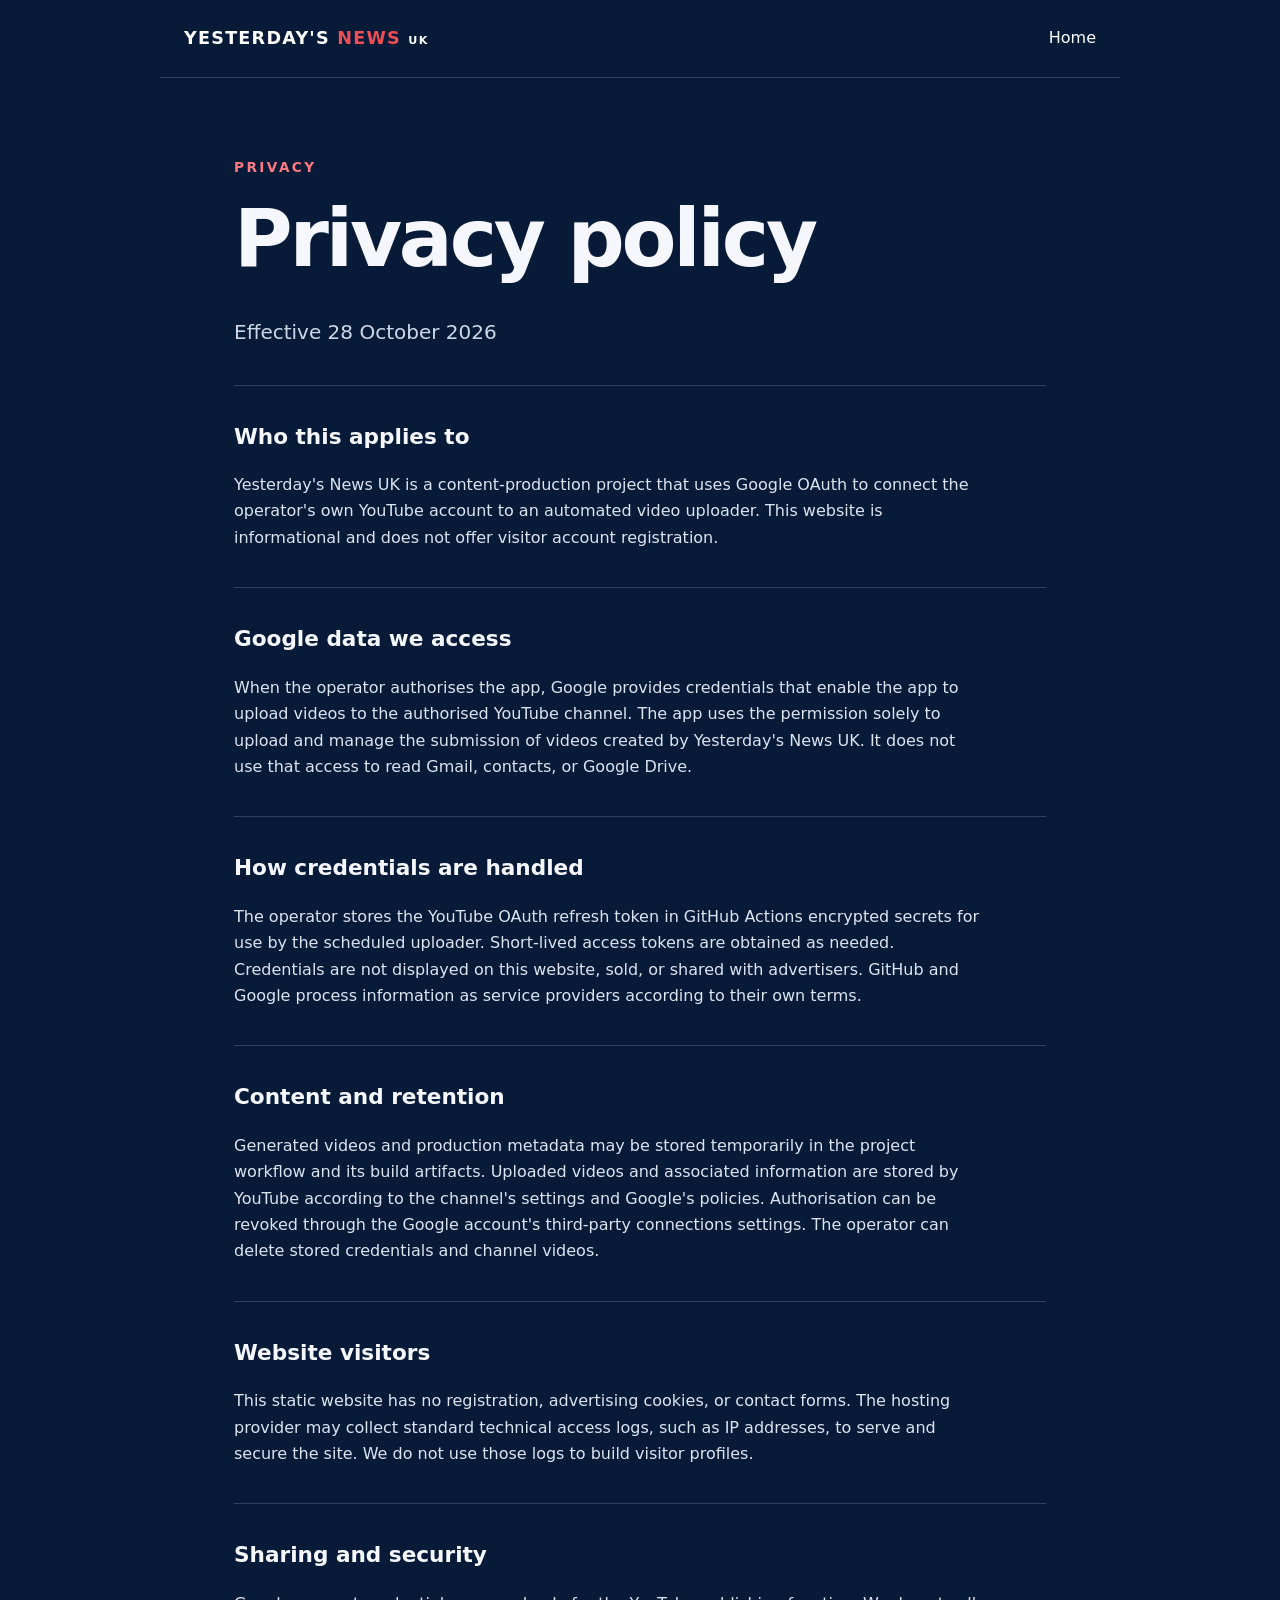
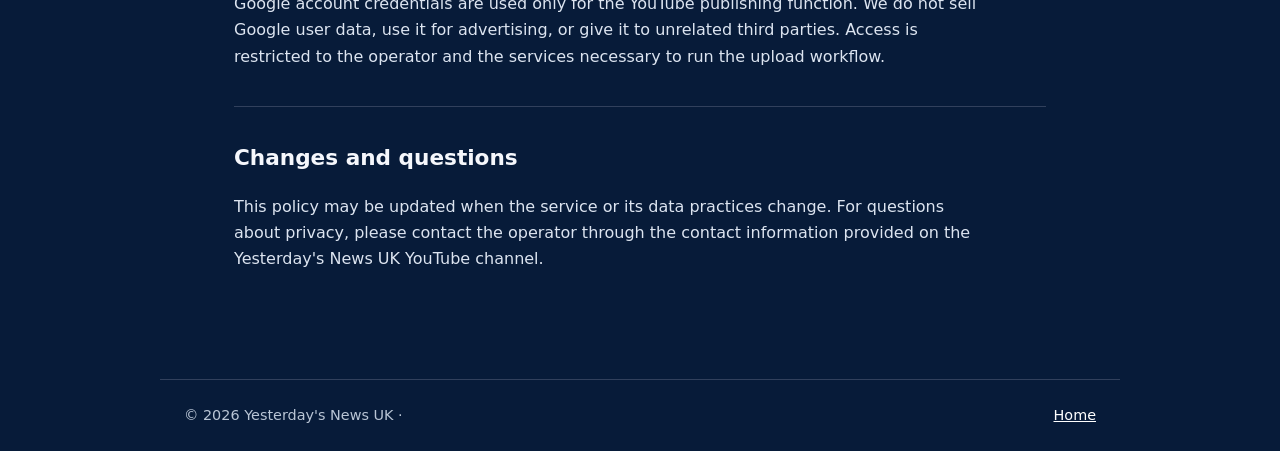
==== privacy.html @ 3f8b0fa3 "Add files via upload" ====
<!doctype html><html lang="en-GB"><head><meta charset="utf-8"><meta name="viewport" content="width=device-width,initial-scale=1"><title>Privacy Policy | Yesterday's News UK</title><link rel="stylesheet" href="styles.css"></head><body><header><a href="./" class="brand">YESTERDAY'S <span>NEWS</span> <small>UK</small></a><nav><a href="./">Home</a></nav></header><main><p class="eyebrow">Privacy</p><h1>Privacy policy</h1><p class="lead">Effective 28 October 2026</p><section><h2>Who this applies to</h2><p>Yesterday's News UK is a content-production project that uses Google OAuth to connect the operator's own YouTube account to an automated video uploader. This website is informational and does not offer visitor account registration.</p></section><section><h2>Google data we access</h2><p>When the operator authorises the app, Google provides credentials that enable the app to upload videos to the authorised YouTube channel. The app uses the permission solely to upload and manage the submission of videos created by Yesterday's News UK. It does not use that access to read Gmail, contacts, or Google Drive.</p></section><section><h2>How credentials are handled</h2><p>The operator stores the YouTube OAuth refresh token in GitHub Actions encrypted secrets for use by the scheduled uploader. Short-lived access tokens are obtained as needed. Credentials are not displayed on this website, sold, or shared with advertisers. GitHub and Google process information as service providers according to their own terms.</p></section><section><h2>Content and retention</h2><p>Generated videos and production metadata may be stored temporarily in the project workflow and its build artifacts. Uploaded videos and associated information are stored by YouTube according to the channel's settings and Google's policies. Authorisation can be revoked through the Google account's third-party connections settings. The operator can delete stored credentials and channel videos.</p></section><section><h2>Website visitors</h2><p>This static website has no registration, advertising cookies, or contact forms. The hosting provider may collect standard technical access logs, such as IP addresses, to serve and secure the site. We do not use those logs to build visitor profiles.</p></section><section><h2>Sharing and security</h2><p>Google account credentials are used only for the YouTube publishing function. We do not sell Google user data, use it for advertising, or give it to unrelated third parties. Access is restricted to the operator and the services necessary to run the upload workflow.</p></section><section><h2>Changes and questions</h2><p>This policy may be updated when the service or its data practices change. For questions about privacy, please contact the operator through the contact information provided on the Yesterday's News UK YouTube channel.</p></section></main><footer>© 2026 Yesterday's News UK · <a href="./">Home</a></footer></body></html>
---- styles.css ----
:root{color-scheme:dark;font-family:Inter,system-ui,-apple-system,Segoe UI,sans-serif}*{box-sizing:border-box}body{margin:0;background:#071b39;color:#f5f7fc;line-height:1.65}header,footer{max-width:960px;margin:auto;padding:24px;display:flex;justify-content:space-between;align-items:center;gap:24px}header{border-bottom:1px solid #31405c}footer{border-top:1px solid #31405c;color:#b9c5d5;font-size:.9rem;flex-wrap:wrap}a{color:#fff}header a{text-decoration:none}.brand{font-size:1.1rem;letter-spacing:.07em;font-weight:900}.brand span{color:#f04d55}.brand small{font-size:.7rem}main{max-width:860px;margin:0 auto;padding:64px 24px 90px}.eyebrow{text-transform:uppercase;letter-spacing:.18em;font-weight:800;color:#ff7980;font-size:.85rem}h1{font-size:clamp(2.4rem,7vw,5rem);line-height:1.12;letter-spacing:-.04em;margin:.2em 0 .4em}h1 em{font-style:normal;color:#ff6972}.lead{font-size:1.25rem;color:#cdd9e8;max-width:700px}section{border-top:1px solid #31405c;margin-top:36px;padding-top:15px}h2{font-size:1.35rem}p{max-width:750px;color:#dce4f0}@media(max-width:600px){header{align-items:flex-start;flex-direction:column;gap:8px}main{padding-top:42px}}
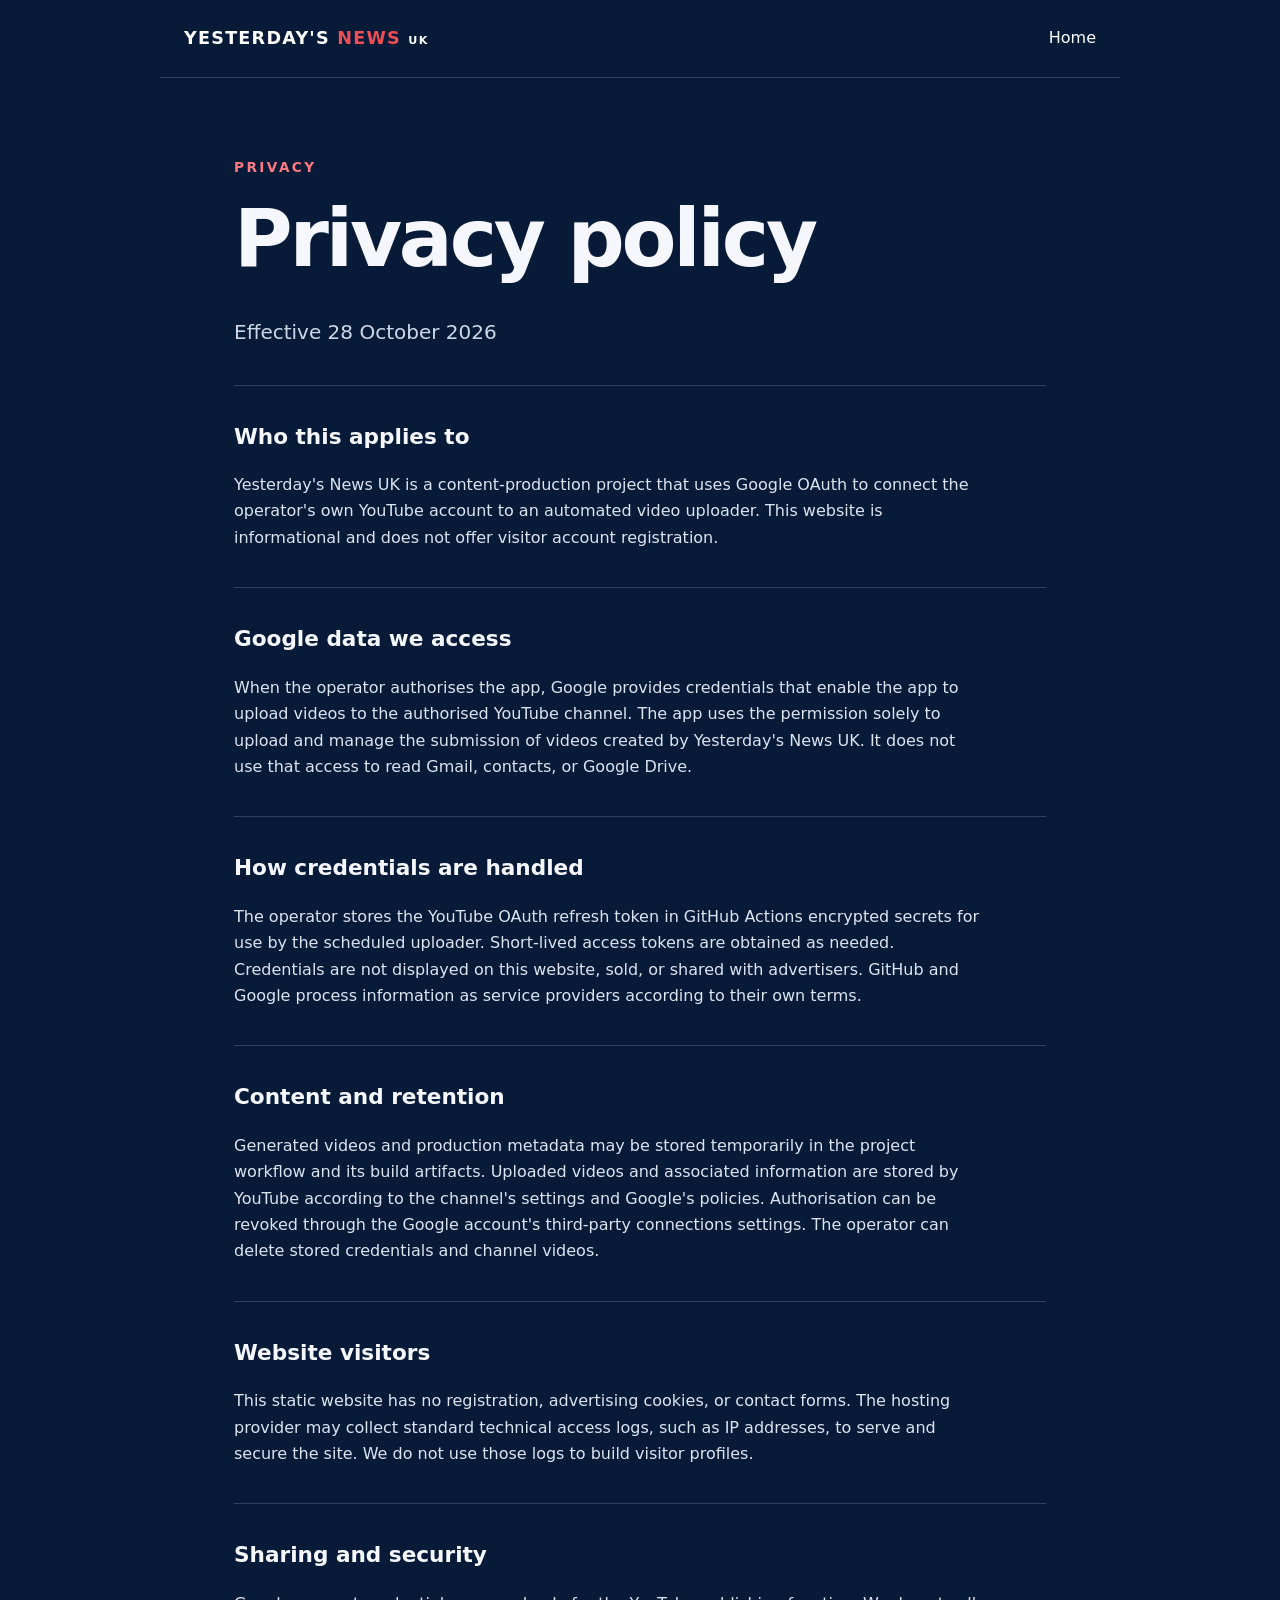
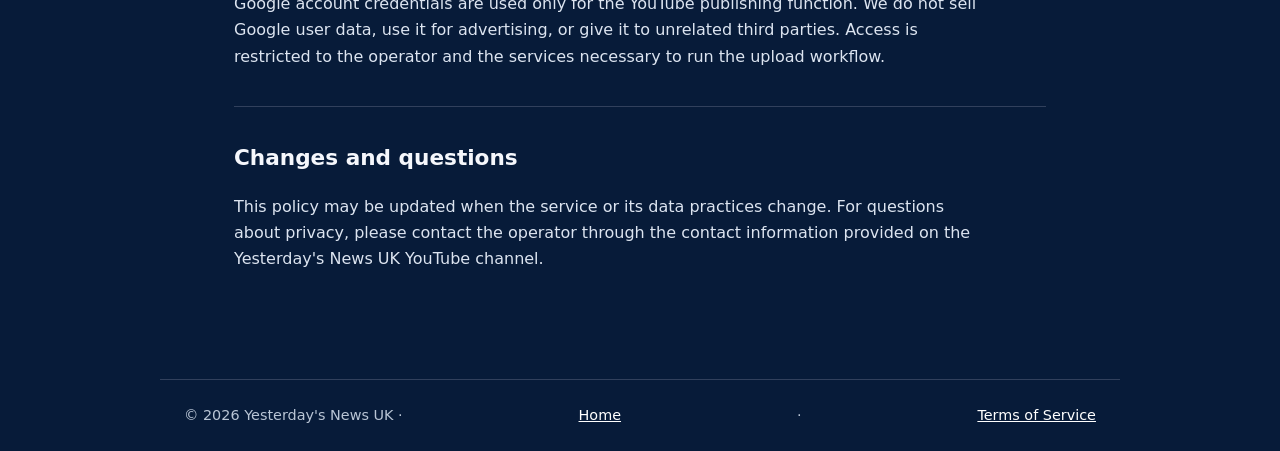
==== commit 8f79942a: "Link public Terms of Service from website" ====
--- a/privacy.html
+++ b/privacy.html
@@ -1 +1 @@
-<!doctype html><html lang="en-GB"><head><meta charset="utf-8"><meta name="viewport" content="width=device-width,initial-scale=1"><title>Privacy Policy | Yesterday's News UK</title><link rel="stylesheet" href="styles.css"></head><body><header><a href="./" class="brand">YESTERDAY'S <span>NEWS</span> <small>UK</small></a><nav><a href="./">Home</a></nav></header><main><p class="eyebrow">Privacy</p><h1>Privacy policy</h1><p class="lead">Effective 28 October 2026</p><section><h2>Who this applies to</h2><p>Yesterday's News UK is a content-production project that uses Google OAuth to connect the operator's own YouTube account to an automated video uploader. This website is informational and does not offer visitor account registration.</p></section><section><h2>Google data we access</h2><p>When the operator authorises the app, Google provides credentials that enable the app to upload videos to the authorised YouTube channel. The app uses the permission solely to upload and manage the submission of videos created by Yesterday's News UK. It does not use that access to read Gmail, contacts, or Google Drive.</p></section><section><h2>How credentials are handled</h2><p>The operator stores the YouTube OAuth refresh token in GitHub Actions encrypted secrets for use by the scheduled uploader. Short-lived access tokens are obtained as needed. Credentials are not displayed on this website, sold, or shared with advertisers. GitHub and Google process information as service providers according to their own terms.</p></section><section><h2>Content and retention</h2><p>Generated videos and production metadata may be stored temporarily in the project workflow and its build artifacts. Uploaded videos and associated information are stored by YouTube according to the channel's settings and Google's policies. Authorisation can be revoked through the Google account's third-party connections settings. The operator can delete stored credentials and channel videos.</p></section><section><h2>Website visitors</h2><p>This static website has no registration, advertising cookies, or contact forms. The hosting provider may collect standard technical access logs, such as IP addresses, to serve and secure the site. We do not use those logs to build visitor profiles.</p></section><section><h2>Sharing and security</h2><p>Google account credentials are used only for the YouTube publishing function. We do not sell Google user data, use it for advertising, or give it to unrelated third parties. Access is restricted to the operator and the services necessary to run the upload workflow.</p></section><section><h2>Changes and questions</h2><p>This policy may be updated when the service or its data practices change. For questions about privacy, please contact the operator through the contact information provided on the Yesterday's News UK YouTube channel.</p></section></main><footer>© 2026 Yesterday's News UK · <a href="./">Home</a></footer></body></html>
+<!doctype html><html lang="en-GB"><head><meta charset="utf-8"><meta name="viewport" content="width=device-width,initial-scale=1"><title>Privacy Policy | Yesterday's News UK</title><link rel="stylesheet" href="styles.css"></head><body><header><a href="./" class="brand">YESTERDAY'S <span>NEWS</span> <small>UK</small></a><nav><a href="./">Home</a></nav></header><main><p class="eyebrow">Privacy</p><h1>Privacy policy</h1><p class="lead">Effective 28 October 2026</p><section><h2>Who this applies to</h2><p>Yesterday's News UK is a content-production project that uses Google OAuth to connect the operator's own YouTube account to an automated video uploader. This website is informational and does not offer visitor account registration.</p></section><section><h2>Google data we access</h2><p>When the operator authorises the app, Google provides credentials that enable the app to upload videos to the authorised YouTube channel. The app uses the permission solely to upload and manage the submission of videos created by Yesterday's News UK. It does not use that access to read Gmail, contacts, or Google Drive.</p></section><section><h2>How credentials are handled</h2><p>The operator stores the YouTube OAuth refresh token in GitHub Actions encrypted secrets for use by the scheduled uploader. Short-lived access tokens are obtained as needed. Credentials are not displayed on this website, sold, or shared with advertisers. GitHub and Google process information as service providers according to their own terms.</p></section><section><h2>Content and retention</h2><p>Generated videos and production metadata may be stored temporarily in the project workflow and its build artifacts. Uploaded videos and associated information are stored by YouTube according to the channel's settings and Google's policies. Authorisation can be revoked through the Google account's third-party connections settings. The operator can delete stored credentials and channel videos.</p></section><section><h2>Website visitors</h2><p>This static website has no registration, advertising cookies, or contact forms. The hosting provider may collect standard technical access logs, such as IP addresses, to serve and secure the site. We do not use those logs to build visitor profiles.</p></section><section><h2>Sharing and security</h2><p>Google account credentials are used only for the YouTube publishing function. We do not sell Google user data, use it for advertising, or give it to unrelated third parties. Access is restricted to the operator and the services necessary to run the upload workflow.</p></section><section><h2>Changes and questions</h2><p>This policy may be updated when the service or its data practices change. For questions about privacy, please contact the operator through the contact information provided on the Yesterday's News UK YouTube channel.</p></section></main><footer>© 2026 Yesterday's News UK · <a href="./">Home</a> · <a href="terms.html">Terms of Service</a></footer></body></html>
